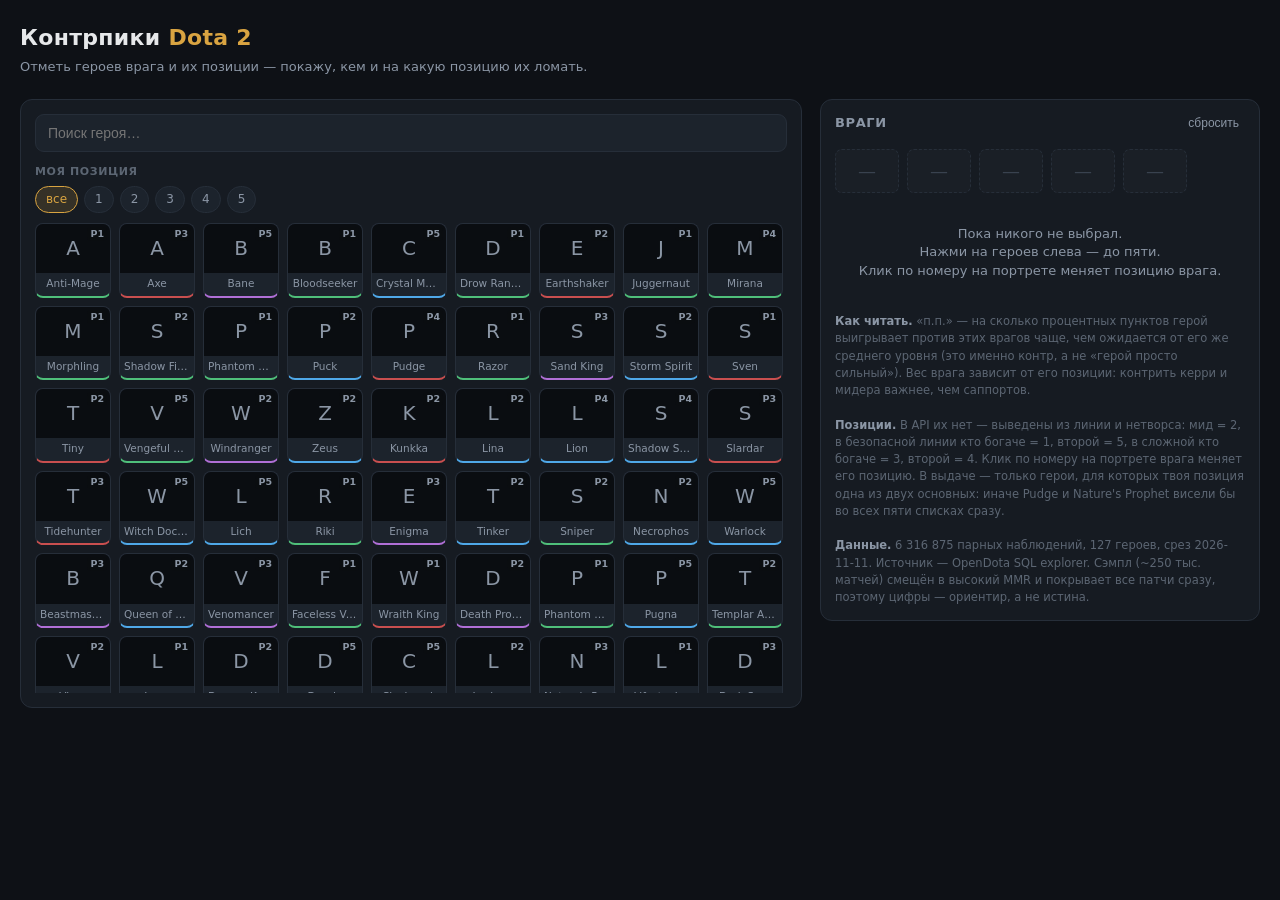
==== index.html @ e1d80e0b "Сайт контрпиков Dota 2" ====
<!doctype html>
<html lang="ru">
<head>
<meta charset="utf-8">
<meta name="viewport" content="width=device-width, initial-scale=1">
<title>Контрпики Dota 2</title>
<style>
  :root{
    --bg:#0e1116; --panel:#161b22; --panel2:#1c232c; --line:#262e39;
    --text:#e6e8ea; --dim:#8b96a5; --gold:#d9a441; --good:#4fbf7a; --bad:#e0575b;
  }
  *{box-sizing:border-box}
  html,body{margin:0;padding:0;background:var(--bg);color:var(--text);
    font:15px/1.45 "Segoe UI",system-ui,-apple-system,sans-serif}
  a{color:var(--gold)}
  header{padding:22px 20px 8px;max-width:1400px;margin:0 auto}
  h1{margin:0;font-size:22px;letter-spacing:.3px;font-weight:650}
  h1 span{color:var(--gold)}
  .sub{color:var(--dim);font-size:13px;margin-top:4px}
  main{max-width:1400px;margin:0 auto;padding:14px 20px 40px;
    display:grid;grid-template-columns:1fr 440px;gap:18px;align-items:start}
  @media (max-width:1050px){ main{grid-template-columns:1fr} }

  .card{background:var(--panel);border:1px solid var(--line);border-radius:12px}
  .pad{padding:14px}

  input[type=search]{width:100%;background:var(--panel2);border:1px solid var(--line);
    border-radius:9px;color:var(--text);padding:10px 12px;font-size:14px;outline:none}
  input[type=search]:focus{border-color:var(--gold)}

  .lbl{font-size:11px;text-transform:uppercase;letter-spacing:.6px;color:#5c6673;
    font-weight:600;margin:12px 0 6px}
  .chips{display:flex;flex-wrap:wrap;gap:6px}
  .chip{font-size:12px;padding:4px 10px;border-radius:999px;cursor:pointer;
    background:var(--panel2);border:1px solid var(--line);color:var(--dim);user-select:none;
    white-space:nowrap}
  .chip:hover{color:var(--text)}
  .chip.on{background:rgba(217,164,65,.16);border-color:var(--gold);color:var(--gold)}

  .grid{display:grid;grid-template-columns:repeat(auto-fill,minmax(76px,1fr));gap:8px;
    max-height:calc(100vh - 430px);min-height:240px;overflow:auto;padding-right:4px;margin-top:10px}
  .hero{position:relative;cursor:pointer;border-radius:8px;overflow:hidden;
    background:var(--panel2);border:1px solid var(--line);transition:transform .08s,border-color .08s}
  .hero:hover{transform:translateY(-2px);border-color:var(--gold)}
  .hero img{display:block;width:100%;aspect-ratio:1.5/1;object-fit:cover;background:#0a0d11}
  .hero .nm{font-size:10.5px;padding:3px 4px 4px;text-align:center;color:var(--dim);
    white-space:nowrap;overflow:hidden;text-overflow:ellipsis}
  .hero.picked{opacity:.25;pointer-events:none}
  .hero .fallback{display:none;width:100%;aspect-ratio:1.5/1;place-items:center;
    font-size:20px;color:var(--dim);background:#0a0d11}
  .hero .pbadge{position:absolute;top:3px;right:3px;background:rgba(10,13,17,.8);
    color:var(--dim);font-size:9.5px;font-weight:700;border-radius:4px;padding:0 3px;line-height:14px}
  .attr-str{border-bottom:2px solid #c94f4f} .attr-agi{border-bottom:2px solid #4fbf7a}
  .attr-int{border-bottom:2px solid #4fa8e8} .attr-all{border-bottom:2px solid #b06fd6}

  .slots{display:flex;gap:8px;flex-wrap:wrap;min-height:60px;align-items:center}
  .slot{width:64px;height:44px;border-radius:7px;border:1px dashed var(--line);
    background:rgba(255,255,255,.02);display:grid;place-items:center;color:#39424f;font-size:18px}
  .pick{position:relative;width:64px;cursor:pointer}
  .pick img{width:64px;height:44px;object-fit:cover;border-radius:7px;display:block;border:1px solid var(--line)}
  .pick .x{position:absolute;top:-6px;right:-6px;width:18px;height:18px;border-radius:50%;
    background:var(--bad);color:#fff;font-size:12px;line-height:18px;text-align:center;
    opacity:0;transition:opacity .1s}
  .pick:hover .x{opacity:1}
  .posbadge{position:absolute;left:3px;bottom:3px;background:rgba(10,13,17,.88);
    border:1px solid var(--gold);color:var(--gold);font-size:10px;font-weight:700;
    border-radius:5px;padding:0 4px;line-height:15px;cursor:pointer}
  .posbadge:hover{background:var(--gold);color:#111}

  .res{margin-top:6px;display:flex;flex-direction:column;gap:6px}
  .sect{margin-top:12px}
  .sect h3{font-size:11px;letter-spacing:.5px;color:#5c6673;text-transform:uppercase;
    margin:0 0 5px 2px;font-weight:600}
  .row{display:flex;gap:10px;align-items:center;background:var(--panel2);
    border:1px solid var(--line);border-radius:9px;padding:7px 9px}
  .row .ico{width:56px;height:38px;border-radius:6px;object-fit:cover;flex:none;background:#0a0d11}
  .row .body{flex:1;min-width:0}
  .row .top{display:flex;justify-content:space-between;gap:8px;align-items:baseline}
  .row .name{font-weight:600;font-size:14px;white-space:nowrap;overflow:hidden;text-overflow:ellipsis}
  .row .score{font-variant-numeric:tabular-nums;font-weight:700;color:var(--good);font-size:14px}
  .row .score.low{color:var(--dim)}
  .row .parts{display:flex;flex-wrap:wrap;gap:3px 8px;margin-top:2px}
  .part{font-size:11px;color:var(--dim);font-variant-numeric:tabular-nums}
  .part b{font-weight:600}
  .part.pos b{color:#5cc98a} .part.neg b{color:#d97074}
  .rel{font-size:10px;color:#5c6673;margin-top:2px}
  .rel i{font-style:normal;color:#7d8797}
  .empty{color:var(--dim);font-size:13px;padding:18px 2px;text-align:center}
  .note{font-size:11.5px;color:#5c6673;line-height:1.5;margin-top:14px}
  .note b{color:var(--dim)}
  .hdr{display:flex;justify-content:space-between;align-items:center;margin-bottom:8px}
  .hdr h2{font-size:13px;margin:0;color:var(--dim);font-weight:600;text-transform:uppercase;
    letter-spacing:.6px}
  .clear{font-size:12px;color:var(--dim);cursor:pointer;background:none;border:none}
  .clear:hover{color:var(--gold)}
  ::-webkit-scrollbar{width:9px} ::-webkit-scrollbar-thumb{background:#2b3540;border-radius:5px}
</style>
</head>
<body>

<header>
  <h1>Контрпики <span>Dota 2</span></h1>
  <div class="sub">Отметь героев врага и их позиции — покажу, кем и на какую позицию их ломать.</div>
</header>

<main>
  <section class="card pad">
    <input type="search" id="q" placeholder="Поиск героя…" autocomplete="off">
    <div class="lbl">Моя позиция</div>
    <div class="chips" id="mypos"></div>
    <div class="grid" id="grid"></div>
  </section>

  <aside class="card pad">
    <div class="hdr">
      <h2>Враги <span id="cnt" style="color:#39424f"></span></h2>
      <button class="clear" id="clear">сбросить</button>
    </div>
    <div class="slots" id="slots"></div>
    <div class="res" id="res"></div>
    <div class="note" id="note"></div>
  </aside>
</main>

<script src="data.js"></script>
<script>
(function(){
  const D = window.DOTA_DATA;
  const H = D.heroes, N = H.length;
  const CDN = "https://cdn.cloudflare.steamstatic.com/apps/dota2/images/dota_react/heroes/";
  const MAX = 5;
  const POSN = ["", "керри", "мид", "оффлейн", "софт-саппорт", "фулл-саппорт"];
  // насколько важно контрить врага на этой позиции (кор-позиции решают игру)
  const POS_W = [1.15, 1.15, 1.0, 0.9, 0.9];
  const MIN_POS = 10;   // % игр героя на позиции, чтобы вообще её показывать

  const byName = new Map(H.map((h, i) => [h.name.toLowerCase(), i]));
  let enemies = [];     // индексы героев
  let epos = [];        // позиция врага 1..5 (параллельно enemies)
  let myPos = 0;        // выбранная своя позиция (0 = все)

  const $ = id => document.getElementById(id);
  const img = i => CDN + H[i].slug + ".png";
  const topPos = i => {                       // любимая позиция героя
    const p = D.pos[i]; let best = 0;
    for (let k = 1; k < 5; k++) if (p[k] > p[best]) best = k;
    return best + 1;
  };
  const bestPosList = i => D.pos[i]
    .map((v, k) => ({ p: k + 1, v })).filter(x => x.v >= MIN_POS)
    .sort((a, b) => b.v - a.v);
  // две основные позиции героя: по ним и фильтруем выдачу, иначе герои
  // вроде Pudge или Nature's Prophet будут висеть во всех пяти списках
  const TOP2 = H.map((h, i) => bestPosList(i).slice(0, 2).map(x => x.p));
  const canPlay = (i, p) => TOP2[i].includes(p);

  // ---------- сетка героев ----------
  function renderGrid(){
    const q = $("q").value.trim().toLowerCase();
    const g = $("grid");
    g.innerHTML = "";
    const frag = document.createDocumentFragment();
    let shown = 0;
    H.forEach((h, i) => {
      if (q && !h.name.toLowerCase().includes(q)) return;
      if (myPos && !canPlay(i, myPos)) return;
      shown++;
      const el = document.createElement("div");
      el.className = "hero attr-" + (h.attr || "all") + (enemies.includes(i) ? " picked" : "");
      const bp = bestPosList(i).slice(0, 2)
        .map(x => "P" + x.p + " " + x.v + "%").join(" · ");
      el.title = h.name + " — " + bp;
      el.innerHTML =
        '<img loading="lazy" src="' + img(i) + '" alt="' + h.name + '"' +
        ' onerror="this.style.display=\'none\';this.nextElementSibling.style.display=\'grid\'">' +
        '<div class="fallback">' + h.name[0] + '</div>' +
        '<div class="pbadge">P' + topPos(i) + '</div>' +
        '<div class="nm">' + h.name + '</div>';
      el.onclick = () => addEnemy(i);
      frag.appendChild(el);
    });
    if (!shown){
      const e = document.createElement("div");
      e.className = "empty";
      e.style.gridColumn = "1/-1";
      e.textContent = "Никого не нашлось";
      frag.appendChild(e);
    }
    g.appendChild(frag);
  }

  function renderMyPos(){
    const box = $("mypos");
    box.innerHTML = "";
    const mk = (val, text, title) => {
      const c = document.createElement("div");
      c.className = "chip" + (myPos === val ? " on" : "");
      c.textContent = text;
      if (title) c.title = title;
      c.onclick = () => { myPos = val; renderAll(); };
      box.appendChild(c);
    };
    mk(0, "все", "Не фильтровать");
    for (let p = 1; p <= 5; p++) mk(p, String(p), "Позиция " + p + " — " + POSN[p]);
  }

  // ---------- выбранные враги ----------
  function renderSlots(){
    const box = $("slots");
    box.innerHTML = "";
    enemies.forEach((i, k) => {
      const el = document.createElement("div");
      el.className = "pick";
      el.title = "Убрать " + H[i].name;
      el.innerHTML = '<img src="' + img(i) + '"><div class="x">×</div>' +
        '<div class="posbadge" title="Позиция врага — клик, чтобы сменить">' + epos[k] + '</div>';
      el.querySelector("img").onclick = () => removeEnemy(k);
      el.querySelector(".posbadge").onclick = ev => {
        ev.stopPropagation();
        epos[k] = epos[k] % 5 + 1;   // 1→2→3→4→5→1
        renderAll();
      };
      box.appendChild(el);
    });
    for (let k = enemies.length; k < MAX; k++){
      const s = document.createElement("div");
      s.className = "slot";
      s.textContent = "—";
      box.appendChild(s);
    }
    $("cnt").textContent = enemies.length ? enemies.length + "/" + MAX : "";
  }

  function addEnemy(i){
    if (enemies.includes(i) || enemies.length >= MAX) return;
    enemies.push(i);
    epos.push(topPos(i));
    renderAll();
  }
  function removeEnemy(k){ enemies.splice(k, 1); epos.splice(k, 1); renderAll(); }

  // ---------- скоринг ----------
  // mu в логитах; при винрейте ~50% 1 логит ≈ 25 п.п.
  function score(ci){
    let s = 0, minGames = Infinity;
    const parts = [];
    for (let k = 0; k < enemies.length; k++){
      const e = enemies[k];
      const w = POS_W[epos[k] - 1];
      const v = D.mu[ci][e] * 25 * w;
      s += v;
      minGames = Math.min(minGames, D.games[ci][e]);
      parts.push({ e, v, raw: D.mu[ci][e] * 25, pos: epos[k] });
    }
    return { s, parts, minGames };
  }

  function rowEl(r){
    const h = H[r.c];
    const rel = r.minGames >= 500 ? "надёжно"
              : r.minGames >= 200 ? "средне"
              : "мало данных (" + r.minGames + " игр)";
    const el = document.createElement("div");
    el.className = "row";
    const parts = r.parts.slice().sort((a, b) => b.v - a.v)
      .map(p => '<span class="part ' + (p.v >= 0 ? "pos" : "neg") + '">' +
                H[p.e].name.slice(0, 11) + ' <b>' + (p.v >= 0 ? "+" : "") +
                p.v.toFixed(1) + '</b></span>').join("");
    const mine = bestPosList(r.c).slice(0, 2)
      .map(x => "P" + x.p + " " + x.v + "%").join(" · ");
    el.innerHTML =
      '<img class="ico" loading="lazy" src="' + img(r.c) + '" alt="">' +
      '<div class="body">' +
        '<div class="top"><span class="name">' + h.name + '</span>' +
        '<span class="score' + (r.s < 0 ? " low" : "") + '">' +
          (r.s >= 0 ? "+" : "") + r.s.toFixed(1) + ' п.п.</span></div>' +
        '<div class="parts">' + parts + '</div>' +
        '<div class="rel">играется: <i>' + mine + '</i> · ' + rel + '</div>' +
      '</div>';
    return el;
  }

  function resultsFor(pos){
    const rows = [];
    for (let c = 0; c < N; c++){
      if (enemies.includes(c)) continue;
      if (pos && !canPlay(c, pos)) continue;
      rows.push(Object.assign({ c }, score(c)));
    }
    rows.sort((a, b) => b.s - a.s);
    return rows;
  }

  function renderResults(){
    const res = $("res");
    res.innerHTML = "";
    if (!enemies.length){
      res.innerHTML = '<div class="empty">Пока никого не выбрал.<br>' +
        'Нажми на героев слева — до пяти.<br>' +
        'Клик по номеру на портрете меняет позицию врага.</div>';
      return;
    }

    if (myPos){
      const sect = document.createElement("div");
      sect.className = "sect";
      sect.innerHTML = '<h3>Позиция ' + myPos + ' — ' + POSN[myPos] + '</h3>';
      resultsFor(myPos).slice(0, 10).forEach(r => sect.appendChild(rowEl(r)));
      res.appendChild(sect);
      return;
    }

    // без выбранной позиции — по всем пяти, по три кандидата
    for (let p = 1; p <= 5; p++){
      const rows = resultsFor(p).slice(0, 3);
      if (!rows.length) continue;
      const sect = document.createElement("div");
      sect.className = "sect";
      sect.innerHTML = '<h3>Позиция ' + p + ' — ' + POSN[p] + '</h3>';
      rows.forEach(r => sect.appendChild(rowEl(r)));
      res.appendChild(sect);
    }
  }

  function renderNote(){
    const m = D.meta;
    $("note").innerHTML =
      '<b>Как читать.</b> «п.п.» — на сколько процентных пунктов герой выигрывает ' +
      'против этих врагов чаще, чем ожидается от его же среднего уровня (это именно ' +
      'контр, а не «герой просто сильный»). Вес врага зависит от его позиции: контрить ' +
      'керри и мидера важнее, чем саппортов.<br><br>' +
      '<b>Позиции.</b> В API их нет — выведены из линии и нетворса: мид = 2, в безопасной ' +
      'линии кто богаче = 1, второй = 5, в сложной кто богаче = 3, второй = 4. ' +
      'Клик по номеру на портрете врага меняет его позицию. В выдаче — только герои, ' +
      'для которых твоя позиция одна из двух основных: иначе Pudge и Nature\'s Prophet ' +
      'висели бы во всех пяти списках сразу.<br><br>' +
      '<b>Данные.</b> ' + m.observations.toLocaleString("ru-RU") + ' парных наблюдений, ' +
      m.heroes + ' героев, срез ' + m.built + '. Источник — ' + m.source + '. ' +
      'Сэмпл (~250 тыс. матчей) смещён в высокий MMR и покрывает все патчи сразу, ' +
      'поэтому цифры — ориентир, а не истина.';
  }

  function renderAll(){ renderGrid(); renderSlots(); renderResults(); writeHash(); }

  // ---------- ссылка на драфт (#Axe:3,Sniper:1) ----------
  function readHash(){
    if (!location.hash || location.hash.length < 2) return;
    try {
      decodeURIComponent(location.hash.slice(1)).split(",").forEach(chunk => {
        const bits = chunk.trim().split(":");
        const i = byName.get(bits[0].toLowerCase());
        if (typeof i !== "number" || enemies.includes(i) || enemies.length >= MAX) return;
        let p = parseInt(bits[1], 10);
        if (!(p >= 1 && p <= 5)) p = topPos(i);
        enemies.push(i); epos.push(p);
      });
    } catch (e) { /* битая ссылка — просто игнорируем */ }
  }
  function writeHash(){
    try {
      const h = enemies.map((i, k) => H[i].name + ":" + epos[k]).join(",");
      history.replaceState(null, "", h ? "#" + encodeURIComponent(h) : location.href.split("#")[0]);
    } catch (e) { /* file:// — не критично */ }
  }

  // ---------- клавиатура ----------
  document.addEventListener("keydown", e => {
    if (e.key === "Escape"){ enemies = []; epos = []; renderAll(); }
    if (e.key === "Backspace" && document.activeElement !== $("q") && enemies.length){
      enemies.pop(); epos.pop(); renderAll();
    }
  });
  $("clear").onclick = () => { enemies = []; epos = []; renderAll(); };
  $("q").oninput = renderGrid;

  renderMyPos();
  renderNote();
  readHash();
  renderAll();
})();
</script>
</body>
</html>
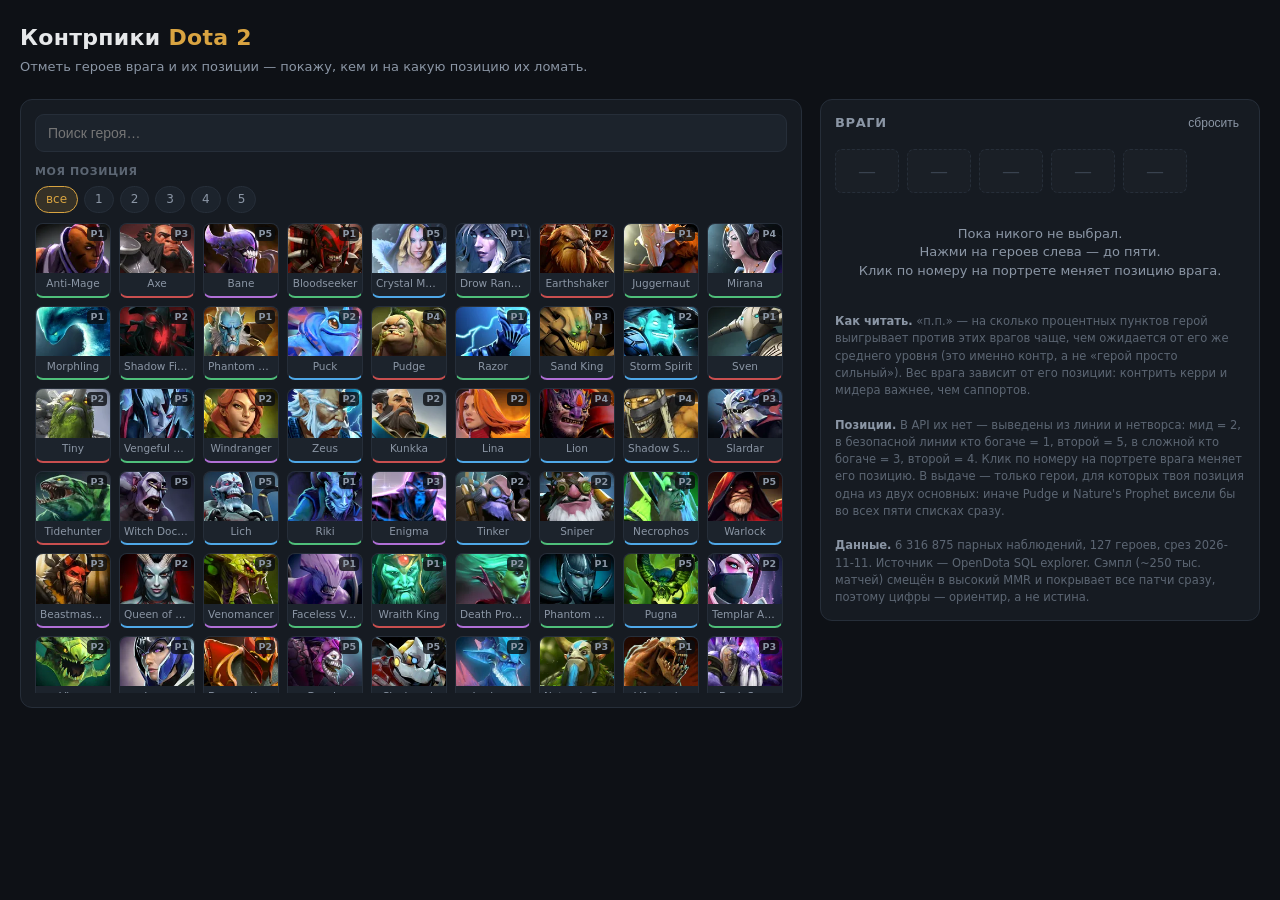
==== commit 549794bf: "Иконки героев перенесены в репозиторий (WebP, офлайн-режим)" ====
--- a/index.html
+++ b/index.html
@@ -127,7 +127,7 @@
 (function(){
   const D = window.DOTA_DATA;
   const H = D.heroes, N = H.length;
-  const CDN = "https://cdn.cloudflare.steamstatic.com/apps/dota2/images/dota_react/heroes/";
+  const CDN = "img/";   // иконки лежат рядом с сайтом, без внешних CDN
   const MAX = 5;
   const POSN = ["", "керри", "мид", "оффлейн", "софт-саппорт", "фулл-саппорт"];
   // насколько важно контрить врага на этой позиции (кор-позиции решают игру)
@@ -140,7 +140,7 @@
   let myPos = 0;        // выбранная своя позиция (0 = все)
 
   const $ = id => document.getElementById(id);
-  const img = i => CDN + H[i].slug + ".png";
+  const img = i => CDN + H[i].slug + ".webp";
   const topPos = i => {                       // любимая позиция героя
     const p = D.pos[i]; let best = 0;
     for (let k = 1; k < 5; k++) if (p[k] > p[best]) best = k;
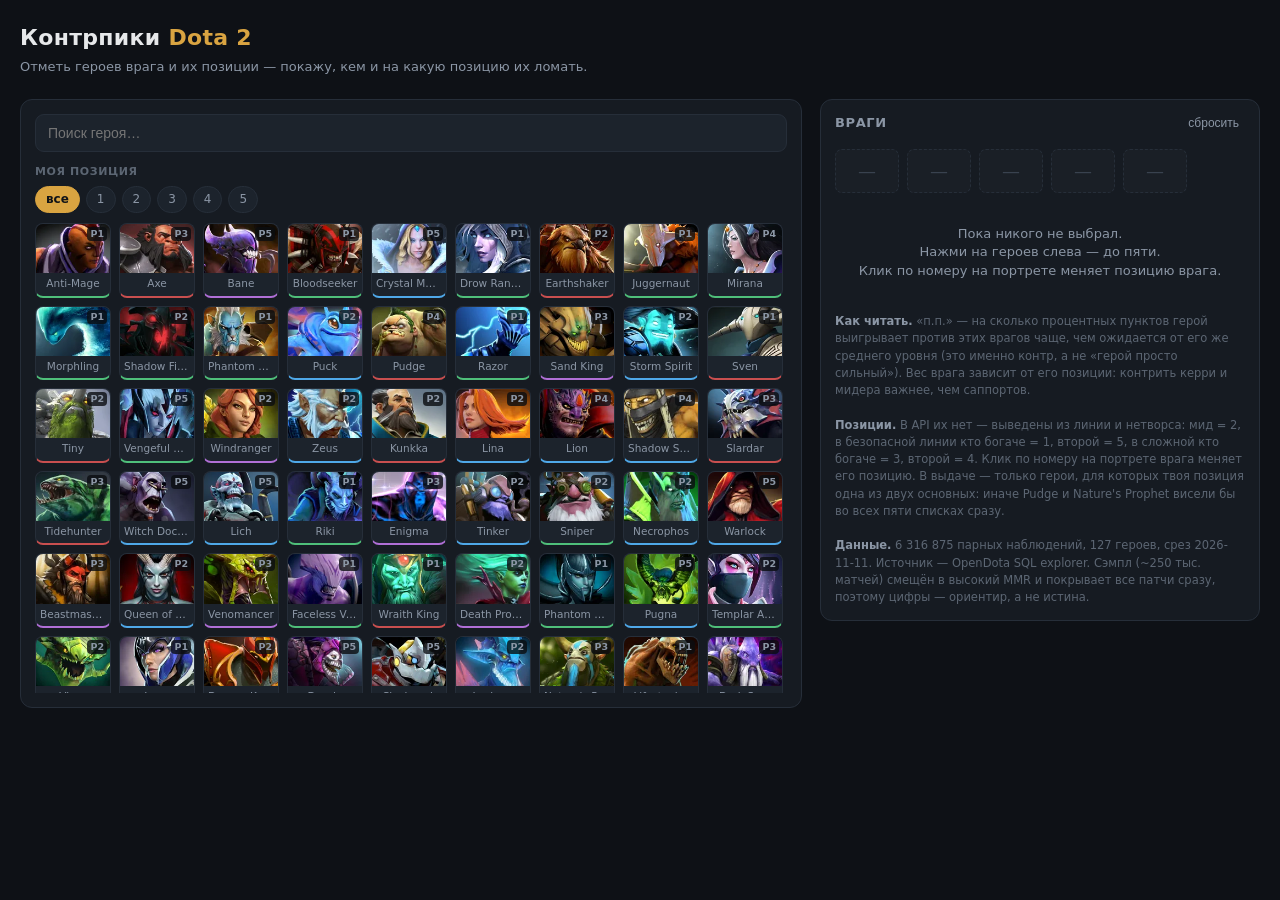
==== commit 2fa63c45: "Подсветка выбранной позиции обновляется при клике" ====
--- a/index.html
+++ b/index.html
@@ -35,7 +35,8 @@
     background:var(--panel2);border:1px solid var(--line);color:var(--dim);user-select:none;
     white-space:nowrap}
   .chip:hover{color:var(--text)}
-  .chip.on{background:rgba(217,164,65,.16);border-color:var(--gold);color:var(--gold)}
+  .chip.on{background:var(--gold);border-color:var(--gold);color:#101317;font-weight:700}
+  .chip.on:hover{color:#101317}
 
   .grid{display:grid;grid-template-columns:repeat(auto-fill,minmax(76px,1fr));gap:8px;
     max-height:calc(100vh - 430px);min-height:240px;overflow:auto;padding-right:4px;margin-top:10px}
@@ -340,7 +341,7 @@
       'поэтому цифры — ориентир, а не истина.';
   }
 
-  function renderAll(){ renderGrid(); renderSlots(); renderResults(); writeHash(); }
+  function renderAll(){ renderMyPos(); renderGrid(); renderSlots(); renderResults(); writeHash(); }
 
   // ---------- ссылка на драфт (#Axe:3,Sniper:1) ----------
   function readHash(){
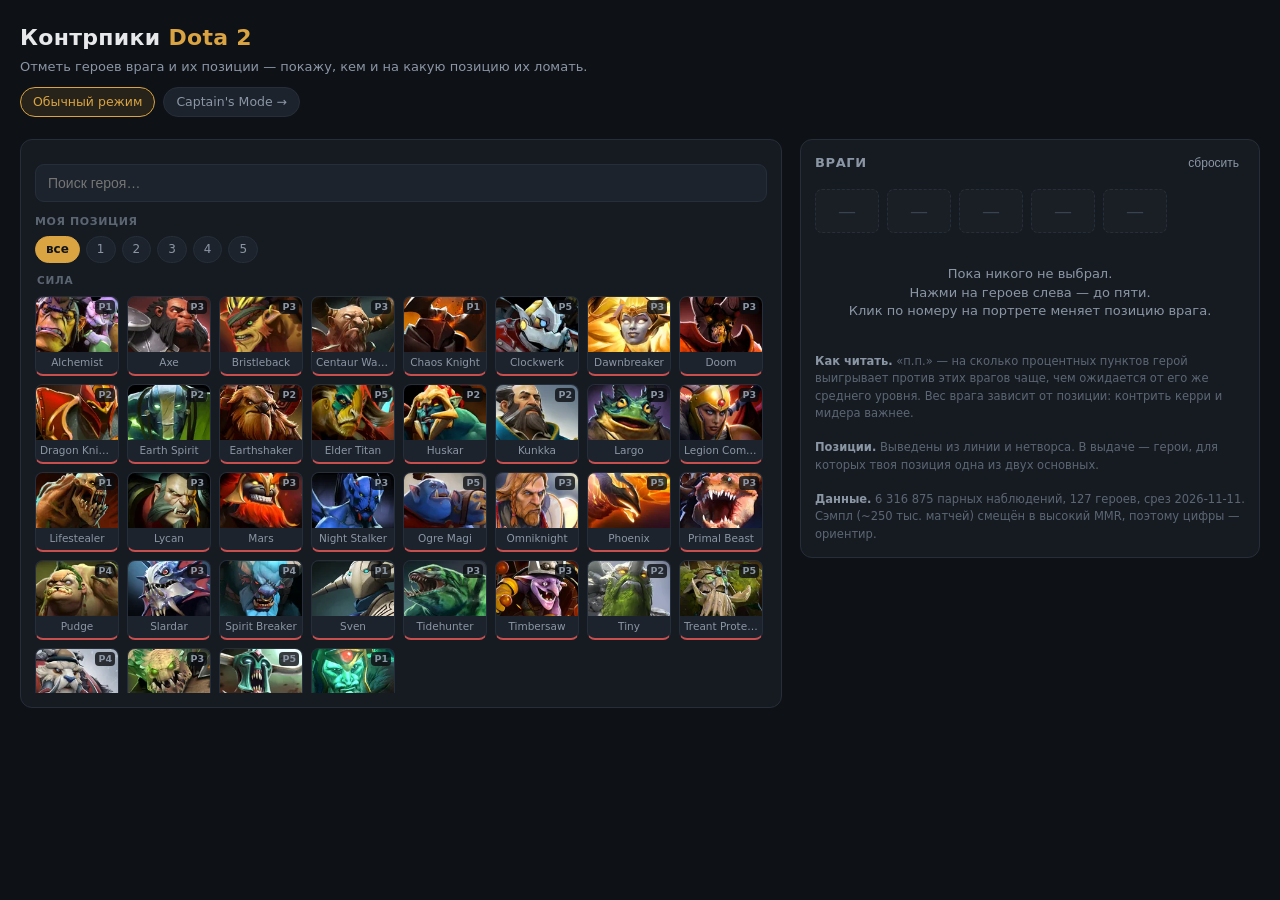
==== commit 1a608daa: "Captain's Mode отдельной страницей, сортировка героев по атрибуту" ====
--- a/index.html
+++ b/index.html
@@ -4,104 +4,17 @@
 <meta charset="utf-8">
 <meta name="viewport" content="width=device-width, initial-scale=1">
 <title>Контрпики Dota 2</title>
-<style>
-  :root{
-    --bg:#0e1116; --panel:#161b22; --panel2:#1c232c; --line:#262e39;
-    --text:#e6e8ea; --dim:#8b96a5; --gold:#d9a441; --good:#4fbf7a; --bad:#e0575b;
-  }
-  *{box-sizing:border-box}
-  html,body{margin:0;padding:0;background:var(--bg);color:var(--text);
-    font:15px/1.45 "Segoe UI",system-ui,-apple-system,sans-serif}
-  a{color:var(--gold)}
-  header{padding:22px 20px 8px;max-width:1400px;margin:0 auto}
-  h1{margin:0;font-size:22px;letter-spacing:.3px;font-weight:650}
-  h1 span{color:var(--gold)}
-  .sub{color:var(--dim);font-size:13px;margin-top:4px}
-  main{max-width:1400px;margin:0 auto;padding:14px 20px 40px;
-    display:grid;grid-template-columns:1fr 440px;gap:18px;align-items:start}
-  @media (max-width:1050px){ main{grid-template-columns:1fr} }
-
-  .card{background:var(--panel);border:1px solid var(--line);border-radius:12px}
-  .pad{padding:14px}
-
-  input[type=search]{width:100%;background:var(--panel2);border:1px solid var(--line);
-    border-radius:9px;color:var(--text);padding:10px 12px;font-size:14px;outline:none}
-  input[type=search]:focus{border-color:var(--gold)}
-
-  .lbl{font-size:11px;text-transform:uppercase;letter-spacing:.6px;color:#5c6673;
-    font-weight:600;margin:12px 0 6px}
-  .chips{display:flex;flex-wrap:wrap;gap:6px}
-  .chip{font-size:12px;padding:4px 10px;border-radius:999px;cursor:pointer;
-    background:var(--panel2);border:1px solid var(--line);color:var(--dim);user-select:none;
-    white-space:nowrap}
-  .chip:hover{color:var(--text)}
-  .chip.on{background:var(--gold);border-color:var(--gold);color:#101317;font-weight:700}
-  .chip.on:hover{color:#101317}
-
-  .grid{display:grid;grid-template-columns:repeat(auto-fill,minmax(76px,1fr));gap:8px;
-    max-height:calc(100vh - 430px);min-height:240px;overflow:auto;padding-right:4px;margin-top:10px}
-  .hero{position:relative;cursor:pointer;border-radius:8px;overflow:hidden;
-    background:var(--panel2);border:1px solid var(--line);transition:transform .08s,border-color .08s}
-  .hero:hover{transform:translateY(-2px);border-color:var(--gold)}
-  .hero img{display:block;width:100%;aspect-ratio:1.5/1;object-fit:cover;background:#0a0d11}
-  .hero .nm{font-size:10.5px;padding:3px 4px 4px;text-align:center;color:var(--dim);
-    white-space:nowrap;overflow:hidden;text-overflow:ellipsis}
-  .hero.picked{opacity:.25;pointer-events:none}
-  .hero .fallback{display:none;width:100%;aspect-ratio:1.5/1;place-items:center;
-    font-size:20px;color:var(--dim);background:#0a0d11}
-  .hero .pbadge{position:absolute;top:3px;right:3px;background:rgba(10,13,17,.8);
-    color:var(--dim);font-size:9.5px;font-weight:700;border-radius:4px;padding:0 3px;line-height:14px}
-  .attr-str{border-bottom:2px solid #c94f4f} .attr-agi{border-bottom:2px solid #4fbf7a}
-  .attr-int{border-bottom:2px solid #4fa8e8} .attr-all{border-bottom:2px solid #b06fd6}
-
-  .slots{display:flex;gap:8px;flex-wrap:wrap;min-height:60px;align-items:center}
-  .slot{width:64px;height:44px;border-radius:7px;border:1px dashed var(--line);
-    background:rgba(255,255,255,.02);display:grid;place-items:center;color:#39424f;font-size:18px}
-  .pick{position:relative;width:64px;cursor:pointer}
-  .pick img{width:64px;height:44px;object-fit:cover;border-radius:7px;display:block;border:1px solid var(--line)}
-  .pick .x{position:absolute;top:-6px;right:-6px;width:18px;height:18px;border-radius:50%;
-    background:var(--bad);color:#fff;font-size:12px;line-height:18px;text-align:center;
-    opacity:0;transition:opacity .1s}
-  .pick:hover .x{opacity:1}
-  .posbadge{position:absolute;left:3px;bottom:3px;background:rgba(10,13,17,.88);
-    border:1px solid var(--gold);color:var(--gold);font-size:10px;font-weight:700;
-    border-radius:5px;padding:0 4px;line-height:15px;cursor:pointer}
-  .posbadge:hover{background:var(--gold);color:#111}
-
-  .res{margin-top:6px;display:flex;flex-direction:column;gap:6px}
-  .sect{margin-top:12px}
-  .sect h3{font-size:11px;letter-spacing:.5px;color:#5c6673;text-transform:uppercase;
-    margin:0 0 5px 2px;font-weight:600}
-  .row{display:flex;gap:10px;align-items:center;background:var(--panel2);
-    border:1px solid var(--line);border-radius:9px;padding:7px 9px}
-  .row .ico{width:56px;height:38px;border-radius:6px;object-fit:cover;flex:none;background:#0a0d11}
-  .row .body{flex:1;min-width:0}
-  .row .top{display:flex;justify-content:space-between;gap:8px;align-items:baseline}
-  .row .name{font-weight:600;font-size:14px;white-space:nowrap;overflow:hidden;text-overflow:ellipsis}
-  .row .score{font-variant-numeric:tabular-nums;font-weight:700;color:var(--good);font-size:14px}
-  .row .score.low{color:var(--dim)}
-  .row .parts{display:flex;flex-wrap:wrap;gap:3px 8px;margin-top:2px}
-  .part{font-size:11px;color:var(--dim);font-variant-numeric:tabular-nums}
-  .part b{font-weight:600}
-  .part.pos b{color:#5cc98a} .part.neg b{color:#d97074}
-  .rel{font-size:10px;color:#5c6673;margin-top:2px}
-  .rel i{font-style:normal;color:#7d8797}
-  .empty{color:var(--dim);font-size:13px;padding:18px 2px;text-align:center}
-  .note{font-size:11.5px;color:#5c6673;line-height:1.5;margin-top:14px}
-  .note b{color:var(--dim)}
-  .hdr{display:flex;justify-content:space-between;align-items:center;margin-bottom:8px}
-  .hdr h2{font-size:13px;margin:0;color:var(--dim);font-weight:600;text-transform:uppercase;
-    letter-spacing:.6px}
-  .clear{font-size:12px;color:var(--dim);cursor:pointer;background:none;border:none}
-  .clear:hover{color:var(--gold)}
-  ::-webkit-scrollbar{width:9px} ::-webkit-scrollbar-thumb{background:#2b3540;border-radius:5px}
-</style>
+<link rel="stylesheet" href="app.css">
 </head>
 <body>
 
 <header>
   <h1>Контрпики <span>Dota 2</span></h1>
   <div class="sub">Отметь героев врага и их позиции — покажу, кем и на какую позицию их ломать.</div>
+  <div class="nav">
+    <a class="active" href="index.html">Обычный режим</a>
+    <a href="cm.html">Captain's Mode →</a>
+  </div>
 </header>
 
 <main>
@@ -124,71 +37,19 @@
 </main>
 
 <script src="data.js"></script>
+<script src="app.js"></script>
 <script>
 (function(){
-  const D = window.DOTA_DATA;
-  const H = D.heroes, N = H.length;
-  const CDN = "img/";   // иконки лежат рядом с сайтом, без внешних CDN
+  "use strict";
+  const A = window.DOTA, H = A.H, N = A.N, POSN = A.POSN;
   const MAX = 5;
-  const POSN = ["", "керри", "мид", "оффлейн", "софт-саппорт", "фулл-саппорт"];
-  // насколько важно контрить врага на этой позиции (кор-позиции решают игру)
-  const POS_W = [1.15, 1.15, 1.0, 0.9, 0.9];
-  const MIN_POS = 10;   // % игр героя на позиции, чтобы вообще её показывать
-
-  const byName = new Map(H.map((h, i) => [h.name.toLowerCase(), i]));
-  let enemies = [];     // индексы героев
-  let epos = [];        // позиция врага 1..5 (параллельно enemies)
-  let myPos = 0;        // выбранная своя позиция (0 = все)
+
+  let enemies = [];   // индексы героев
+  let epos = [];      // их позиции 1..5
+  let myPos = 0;      // своя позиция (0 = все)
 
   const $ = id => document.getElementById(id);
-  const img = i => CDN + H[i].slug + ".webp";
-  const topPos = i => {                       // любимая позиция героя
-    const p = D.pos[i]; let best = 0;
-    for (let k = 1; k < 5; k++) if (p[k] > p[best]) best = k;
-    return best + 1;
-  };
-  const bestPosList = i => D.pos[i]
-    .map((v, k) => ({ p: k + 1, v })).filter(x => x.v >= MIN_POS)
-    .sort((a, b) => b.v - a.v);
-  // две основные позиции героя: по ним и фильтруем выдачу, иначе герои
-  // вроде Pudge или Nature's Prophet будут висеть во всех пяти списках
-  const TOP2 = H.map((h, i) => bestPosList(i).slice(0, 2).map(x => x.p));
-  const canPlay = (i, p) => TOP2[i].includes(p);
-
-  // ---------- сетка героев ----------
-  function renderGrid(){
-    const q = $("q").value.trim().toLowerCase();
-    const g = $("grid");
-    g.innerHTML = "";
-    const frag = document.createDocumentFragment();
-    let shown = 0;
-    H.forEach((h, i) => {
-      if (q && !h.name.toLowerCase().includes(q)) return;
-      if (myPos && !canPlay(i, myPos)) return;
-      shown++;
-      const el = document.createElement("div");
-      el.className = "hero attr-" + (h.attr || "all") + (enemies.includes(i) ? " picked" : "");
-      const bp = bestPosList(i).slice(0, 2)
-        .map(x => "P" + x.p + " " + x.v + "%").join(" · ");
-      el.title = h.name + " — " + bp;
-      el.innerHTML =
-        '<img loading="lazy" src="' + img(i) + '" alt="' + h.name + '"' +
-        ' onerror="this.style.display=\'none\';this.nextElementSibling.style.display=\'grid\'">' +
-        '<div class="fallback">' + h.name[0] + '</div>' +
-        '<div class="pbadge">P' + topPos(i) + '</div>' +
-        '<div class="nm">' + h.name + '</div>';
-      el.onclick = () => addEnemy(i);
-      frag.appendChild(el);
-    });
-    if (!shown){
-      const e = document.createElement("div");
-      e.className = "empty";
-      e.style.gridColumn = "1/-1";
-      e.textContent = "Никого не нашлось";
-      frag.appendChild(e);
-    }
-    g.appendChild(frag);
-  }
+  const takenSet = () => new Set(enemies);
 
   function renderMyPos(){
     const box = $("mypos");
@@ -205,7 +66,13 @@
     for (let p = 1; p <= 5; p++) mk(p, String(p), "Позиция " + p + " — " + POSN[p]);
   }
 
-  // ---------- выбранные враги ----------
+  function renderGrid(){
+    A.grid($("grid"), {
+      q: $("q").value, pos: myPos, taken: takenSet(),
+      onPick: addEnemy
+    });
+  }
+
   function renderSlots(){
     const box = $("slots");
     box.innerHTML = "";
@@ -213,12 +80,12 @@
       const el = document.createElement("div");
       el.className = "pick";
       el.title = "Убрать " + H[i].name;
-      el.innerHTML = '<img src="' + img(i) + '"><div class="x">×</div>' +
+      el.innerHTML = '<img src="' + A.img(i) + '"><div class="x">×</div>' +
         '<div class="posbadge" title="Позиция врага — клик, чтобы сменить">' + epos[k] + '</div>';
       el.querySelector("img").onclick = () => removeEnemy(k);
       el.querySelector(".posbadge").onclick = ev => {
         ev.stopPropagation();
-        epos[k] = epos[k] % 5 + 1;   // 1→2→3→4→5→1
+        epos[k] = epos[k] % 5 + 1;
         renderAll();
       };
       box.appendChild(el);
@@ -235,58 +102,18 @@
   function addEnemy(i){
     if (enemies.includes(i) || enemies.length >= MAX) return;
     enemies.push(i);
-    epos.push(topPos(i));
+    epos.push(A.topPos(i));
     renderAll();
   }
   function removeEnemy(k){ enemies.splice(k, 1); epos.splice(k, 1); renderAll(); }
 
-  // ---------- скоринг ----------
-  // mu в логитах; при винрейте ~50% 1 логит ≈ 25 п.п.
-  function score(ci){
-    let s = 0, minGames = Infinity;
-    const parts = [];
-    for (let k = 0; k < enemies.length; k++){
-      const e = enemies[k];
-      const w = POS_W[epos[k] - 1];
-      const v = D.mu[ci][e] * 25 * w;
-      s += v;
-      minGames = Math.min(minGames, D.games[ci][e]);
-      parts.push({ e, v, raw: D.mu[ci][e] * 25, pos: epos[k] });
-    }
-    return { s, parts, minGames };
-  }
-
-  function rowEl(r){
-    const h = H[r.c];
-    const rel = r.minGames >= 500 ? "надёжно"
-              : r.minGames >= 200 ? "средне"
-              : "мало данных (" + r.minGames + " игр)";
-    const el = document.createElement("div");
-    el.className = "row";
-    const parts = r.parts.slice().sort((a, b) => b.v - a.v)
-      .map(p => '<span class="part ' + (p.v >= 0 ? "pos" : "neg") + '">' +
-                H[p.e].name.slice(0, 11) + ' <b>' + (p.v >= 0 ? "+" : "") +
-                p.v.toFixed(1) + '</b></span>').join("");
-    const mine = bestPosList(r.c).slice(0, 2)
-      .map(x => "P" + x.p + " " + x.v + "%").join(" · ");
-    el.innerHTML =
-      '<img class="ico" loading="lazy" src="' + img(r.c) + '" alt="">' +
-      '<div class="body">' +
-        '<div class="top"><span class="name">' + h.name + '</span>' +
-        '<span class="score' + (r.s < 0 ? " low" : "") + '">' +
-          (r.s >= 0 ? "+" : "") + r.s.toFixed(1) + ' п.п.</span></div>' +
-        '<div class="parts">' + parts + '</div>' +
-        '<div class="rel">играется: <i>' + mine + '</i> · ' + rel + '</div>' +
-      '</div>';
-    return el;
-  }
-
   function resultsFor(pos){
+    const taken = takenSet();
     const rows = [];
     for (let c = 0; c < N; c++){
-      if (enemies.includes(c)) continue;
-      if (pos && !canPlay(c, pos)) continue;
-      rows.push(Object.assign({ c }, score(c)));
+      if (taken.has(c)) continue;
+      if (pos && !A.canPlay(c, pos)) continue;
+      rows.push(A.score(c, enemies, epos));
     }
     rows.sort((a, b) => b.s - a.s);
     return rows;
@@ -301,62 +128,62 @@
         'Клик по номеру на портрете меняет позицию врага.</div>';
       return;
     }
-
     if (myPos){
       const sect = document.createElement("div");
       sect.className = "sect";
       sect.innerHTML = '<h3>Позиция ' + myPos + ' — ' + POSN[myPos] + '</h3>';
-      resultsFor(myPos).slice(0, 10).forEach(r => sect.appendChild(rowEl(r)));
+      resultsFor(myPos).slice(0, 10).forEach(r => sect.appendChild(A.rowEl(r)));
       res.appendChild(sect);
       return;
     }
-
-    // без выбранной позиции — по всем пяти, по три кандидата
     for (let p = 1; p <= 5; p++){
       const rows = resultsFor(p).slice(0, 3);
       if (!rows.length) continue;
       const sect = document.createElement("div");
       sect.className = "sect";
       sect.innerHTML = '<h3>Позиция ' + p + ' — ' + POSN[p] + '</h3>';
-      rows.forEach(r => sect.appendChild(rowEl(r)));
+      rows.forEach(r => sect.appendChild(A.rowEl(r)));
       res.appendChild(sect);
     }
   }
 
   function renderNote(){
-    const m = D.meta;
+    const m = A.D.meta;
     $("note").innerHTML =
       '<b>Как читать.</b> «п.п.» — на сколько процентных пунктов герой выигрывает ' +
-      'против этих врагов чаще, чем ожидается от его же среднего уровня (это именно ' +
-      'контр, а не «герой просто сильный»). Вес врага зависит от его позиции: контрить ' +
-      'керри и мидера важнее, чем саппортов.<br><br>' +
-      '<b>Позиции.</b> В API их нет — выведены из линии и нетворса: мид = 2, в безопасной ' +
-      'линии кто богаче = 1, второй = 5, в сложной кто богаче = 3, второй = 4. ' +
-      'Клик по номеру на портрете врага меняет его позицию. В выдаче — только герои, ' +
-      'для которых твоя позиция одна из двух основных: иначе Pudge и Nature\'s Prophet ' +
-      'висели бы во всех пяти списках сразу.<br><br>' +
+      'против этих врагов чаще, чем ожидается от его же среднего уровня. Вес врага ' +
+      'зависит от позиции: контрить керри и мидера важнее.<br><br>' +
+      '<b>Позиции.</b> Выведены из линии и нетворса. В выдаче — герои, для которых ' +
+      'твоя позиция одна из двух основных.<br><br>' +
       '<b>Данные.</b> ' + m.observations.toLocaleString("ru-RU") + ' парных наблюдений, ' +
-      m.heroes + ' героев, срез ' + m.built + '. Источник — ' + m.source + '. ' +
-      'Сэмпл (~250 тыс. матчей) смещён в высокий MMR и покрывает все патчи сразу, ' +
-      'поэтому цифры — ориентир, а не истина.';
-  }
-
-  function renderAll(){ renderMyPos(); renderGrid(); renderSlots(); renderResults(); writeHash(); }
-
-  // ---------- ссылка на драфт (#Axe:3,Sniper:1) ----------
+      m.heroes + ' героев, срез ' + m.built + '. Сэмпл (~250 тыс. матчей) смещён в ' +
+      'высокий MMR, поэтому цифры — ориентир.';
+  }
+
+  function renderAll(){
+    renderMyPos();
+    renderGrid();
+    renderSlots();
+    renderResults();
+    renderNote();
+    writeHash();
+  }
+
   function readHash(){
-    if (!location.hash || location.hash.length < 2) return;
+    const raw = location.hash.slice(1);
+    if (!raw) return;
     try {
-      decodeURIComponent(location.hash.slice(1)).split(",").forEach(chunk => {
+      decodeURIComponent(raw).split(",").forEach(chunk => {
         const bits = chunk.trim().split(":");
-        const i = byName.get(bits[0].toLowerCase());
+        const i = A.byName.get(bits[0].toLowerCase());
         if (typeof i !== "number" || enemies.includes(i) || enemies.length >= MAX) return;
         let p = parseInt(bits[1], 10);
-        if (!(p >= 1 && p <= 5)) p = topPos(i);
+        if (!(p >= 1 && p <= 5)) p = A.topPos(i);
         enemies.push(i); epos.push(p);
       });
-    } catch (e) { /* битая ссылка — просто игнорируем */ }
-  }
+    } catch (e) { /* битая ссылка — игнорируем */ }
+  }
+
   function writeHash(){
     try {
       const h = enemies.map((i, k) => H[i].name + ":" + epos[k]).join(",");
@@ -364,7 +191,6 @@
     } catch (e) { /* file:// — не критично */ }
   }
 
-  // ---------- клавиатура ----------
   document.addEventListener("keydown", e => {
     if (e.key === "Escape"){ enemies = []; epos = []; renderAll(); }
     if (e.key === "Backspace" && document.activeElement !== $("q") && enemies.length){
@@ -374,8 +200,6 @@
   $("clear").onclick = () => { enemies = []; epos = []; renderAll(); };
   $("q").oninput = renderGrid;
 
-  renderMyPos();
-  renderNote();
   readHash();
   renderAll();
 })();
--- a/app.css
+++ b/app.css
@@ -0,0 +1,134 @@
+:root{
+  --bg:#0e1116; --panel:#161b22; --panel2:#1c232c; --line:#262e39;
+  --text:#e6e8ea; --dim:#8b96a5; --gold:#d9a441; --good:#4fbf7a; --bad:#e0575b;
+  --rad:#4fbf7a; --dir:#e0575b;
+}
+*{box-sizing:border-box}
+html,body{margin:0;padding:0;background:var(--bg);color:var(--text);
+  font:15px/1.45 "Segoe UI",system-ui,-apple-system,sans-serif}
+a{color:var(--gold)}
+header{padding:22px 20px 8px;max-width:1400px;margin:0 auto}
+h1{margin:0;font-size:22px;letter-spacing:.3px;font-weight:650}
+h1 span{color:var(--gold)}
+.sub{color:var(--dim);font-size:13px;margin-top:4px}
+.nav{margin-top:10px;display:flex;gap:8px;flex-wrap:wrap}
+.nav a{font-size:12.5px;text-decoration:none;padding:5px 12px;border-radius:999px;
+  border:1px solid var(--line);background:var(--panel2);color:var(--dim)}
+.nav a:hover{color:var(--gold);border-color:var(--gold)}
+.nav a.active{color:var(--gold);border-color:var(--gold);background:rgba(217,164,65,.12)}
+
+main{max-width:1400px;margin:0 auto;padding:14px 20px 40px;
+  display:grid;grid-template-columns:1fr 460px;gap:18px;align-items:start}
+@media (max-width:1050px){ main{grid-template-columns:1fr} }
+
+.card{background:var(--panel);border:1px solid var(--line);border-radius:12px}
+.pad{padding:14px}
+
+input[type=search]{width:100%;background:var(--panel2);border:1px solid var(--line);
+  border-radius:9px;color:var(--text);padding:10px 12px;font-size:14px;outline:none;margin-top:10px}
+input[type=search]:focus{border-color:var(--gold)}
+
+.lbl{font-size:11px;text-transform:uppercase;letter-spacing:.6px;color:#5c6673;
+  font-weight:600;margin:12px 0 6px}
+.chips{display:flex;flex-wrap:wrap;gap:6px;align-items:center}
+.chip{font-size:12px;padding:4px 10px;border-radius:999px;cursor:pointer;
+  background:var(--panel2);border:1px solid var(--line);color:var(--dim);user-select:none;
+  white-space:nowrap}
+.chip:hover{color:var(--text)}
+.chip.on{background:var(--gold);border-color:var(--gold);color:#101317;font-weight:700}
+.chip.on:hover{color:#101317}
+.chip.rad.on{background:var(--rad);border-color:var(--rad);color:#0c1a12}
+.chip.dir.on{background:var(--dir);border-color:var(--dir);color:#fff}
+
+/* сетка героев */
+.grid{display:grid;grid-template-columns:repeat(auto-fill,minmax(76px,1fr));gap:8px;
+  max-height:calc(100vh - 480px);min-height:200px;overflow:auto;padding-right:4px;margin-top:10px}
+.agroup{grid-column:1/-1;font-size:10.5px;text-transform:uppercase;letter-spacing:.8px;
+  color:#5c6673;font-weight:700;margin:10px 0 0;padding-left:2px}
+.agroup:first-child{margin-top:0}
+.hero{position:relative;cursor:pointer;border-radius:8px;overflow:hidden;
+  background:var(--panel2);border:1px solid var(--line);transition:transform .08s,border-color .08s}
+.hero:hover{transform:translateY(-2px);border-color:var(--gold)}
+.hero img{display:block;width:100%;aspect-ratio:1.5/1;object-fit:cover;background:#0a0d11}
+.hero .nm{font-size:10.5px;padding:3px 4px 4px;text-align:center;color:var(--dim);
+  white-space:nowrap;overflow:hidden;text-overflow:ellipsis}
+.hero.picked{opacity:.22;pointer-events:none;filter:grayscale(1)}
+.hero .fallback{display:none;width:100%;aspect-ratio:1.5/1;place-items:center;
+  font-size:20px;color:var(--dim);background:#0a0d11}
+.hero .pbadge{position:absolute;top:3px;right:3px;background:rgba(10,13,17,.8);
+  color:var(--dim);font-size:9.5px;font-weight:700;border-radius:4px;padding:0 3px;line-height:14px}
+.attr-str{border-bottom:2px solid #c94f4f} .attr-agi{border-bottom:2px solid #4fbf7a}
+.attr-int{border-bottom:2px solid #4fa8e8} .attr-all{border-bottom:2px solid #b06fd6}
+
+/* простой режим */
+.slots{display:flex;gap:8px;flex-wrap:wrap;min-height:60px;align-items:center}
+.slot{width:64px;height:44px;border-radius:7px;border:1px dashed var(--line);
+  background:rgba(255,255,255,.02);display:grid;place-items:center;color:#39424f;font-size:18px}
+.pick{position:relative;width:64px;cursor:pointer}
+.pick img{width:64px;height:44px;object-fit:cover;border-radius:7px;display:block;border:1px solid var(--line)}
+.pick .x{position:absolute;top:-6px;right:-6px;width:18px;height:18px;border-radius:50%;
+  background:var(--bad);color:#fff;font-size:12px;line-height:18px;text-align:center;
+  opacity:0;transition:opacity .1s}
+.pick:hover .x{opacity:1}
+.posbadge{position:absolute;left:3px;bottom:3px;background:rgba(10,13,17,.88);
+  border:1px solid var(--gold);color:var(--gold);font-size:10px;font-weight:700;
+  border-radius:5px;padding:0 4px;line-height:15px;cursor:pointer}
+.posbadge:hover{background:var(--gold);color:#111}
+
+/* капитанский режим */
+.cmstep{font-size:12.5px;color:var(--dim);margin-bottom:9px;display:flex;
+  justify-content:space-between;align-items:center;gap:8px;flex-wrap:wrap}
+.cmstep b{color:var(--text)}
+.cmstep .tag{font-size:11px;padding:2px 8px;border-radius:999px;font-weight:700}
+.cmstep .tag.ban{background:rgba(224,87,91,.15);color:#e0575b;border:1px solid rgba(224,87,91,.4)}
+.cmstep .tag.pick{background:rgba(79,191,122,.15);color:#4fbf7a;border:1px solid rgba(79,191,122,.4)}
+.cmstep .tag.done{background:var(--panel2);color:var(--dim);border:1px solid var(--line)}
+.cmteams{display:grid;grid-template-columns:1fr 1fr;gap:8px}
+.cmteam{border:1px solid var(--line);border-radius:9px;padding:7px 8px;background:var(--panel2)}
+.cmteam.active{border-color:var(--gold);box-shadow:inset 0 0 0 1px rgba(217,164,65,.25);
+  background:rgba(217,164,65,.05)}
+.cmteam h4{margin:0 0 6px;font-size:12px;font-weight:700;letter-spacing:.3px;
+  display:flex;justify-content:space-between;align-items:baseline}
+.cmteam.rad h4{color:var(--rad)} .cmteam.dir h4{color:var(--dir)}
+.cmteam h4 span{font-size:9.5px;font-weight:400;color:#5c6673}
+.cmpicks{display:flex;gap:3px}
+.cmpick{width:34px;height:23px;border-radius:4px;object-fit:cover;background:#0a0d11;display:block}
+.cmpick.empty{border:1px dashed var(--line);background:rgba(255,255,255,.02)}
+.cmbans{display:flex;flex-wrap:wrap;gap:3px;margin-top:6px;min-height:17px}
+.cmban{width:22px;height:15px;border-radius:3px;object-fit:cover;opacity:.4;filter:grayscale(1)}
+.cmnone{font-size:9.5px;color:#39424f}
+.cmtools{display:flex;gap:6px;margin-top:9px}
+.cmtools button{flex:1;font-size:11.5px;padding:5px 8px;border-radius:7px;cursor:pointer;
+  background:var(--panel2);border:1px solid var(--line);color:var(--dim)}
+.cmtools button:hover{color:var(--text);border-color:var(--gold)}
+.cmtools button:disabled{opacity:.35;cursor:default;border-color:var(--line);color:var(--dim)}
+
+/* выдача */
+.res{margin-top:6px;display:flex;flex-direction:column;gap:6px;max-height:44vh;overflow:auto}
+.sect{margin-top:12px}
+.sect h3{font-size:11px;letter-spacing:.5px;color:#5c6673;text-transform:uppercase;
+  margin:0 0 5px 2px;font-weight:600}
+.row{display:flex;gap:10px;align-items:center;background:var(--panel2);
+  border:1px solid var(--line);border-radius:9px;padding:7px 9px}
+.row .ico{width:56px;height:38px;border-radius:6px;object-fit:cover;flex:none;background:#0a0d11}
+.row .body{flex:1;min-width:0}
+.row .top{display:flex;justify-content:space-between;gap:8px;align-items:baseline}
+.row .name{font-weight:600;font-size:14px;white-space:nowrap;overflow:hidden;text-overflow:ellipsis}
+.row .score{font-variant-numeric:tabular-nums;font-weight:700;color:var(--good);font-size:14px}
+.row .score.low{color:var(--dim)}
+.row .score.bad{color:var(--bad)}
+.row .parts{display:flex;flex-wrap:wrap;gap:3px 8px;margin-top:2px}
+.part{font-size:11px;color:var(--dim);font-variant-numeric:tabular-nums}
+.part b{font-weight:600}
+.part.pos b{color:#5cc98a} .part.neg b{color:#d97074}
+.rel{font-size:10px;color:#5c6673;margin-top:2px}
+.rel i{font-style:normal;color:#7d8797}
+.empty{color:var(--dim);font-size:13px;padding:18px 2px;text-align:center}
+.note{font-size:11.5px;color:#5c6673;line-height:1.5;margin-top:14px}
+.note b{color:var(--dim)}
+.hdr{display:flex;justify-content:space-between;align-items:center;margin-bottom:8px}
+.hdr h2{font-size:13px;margin:0;color:var(--dim);font-weight:600;text-transform:uppercase;
+  letter-spacing:.6px}
+.clear{font-size:12px;color:var(--dim);cursor:pointer;background:none;border:none}
+.clear:hover{color:var(--gold)}
+::-webkit-scrollbar{width:9px} ::-webkit-scrollbar-thumb{background:#2b3540;border-radius:5px}
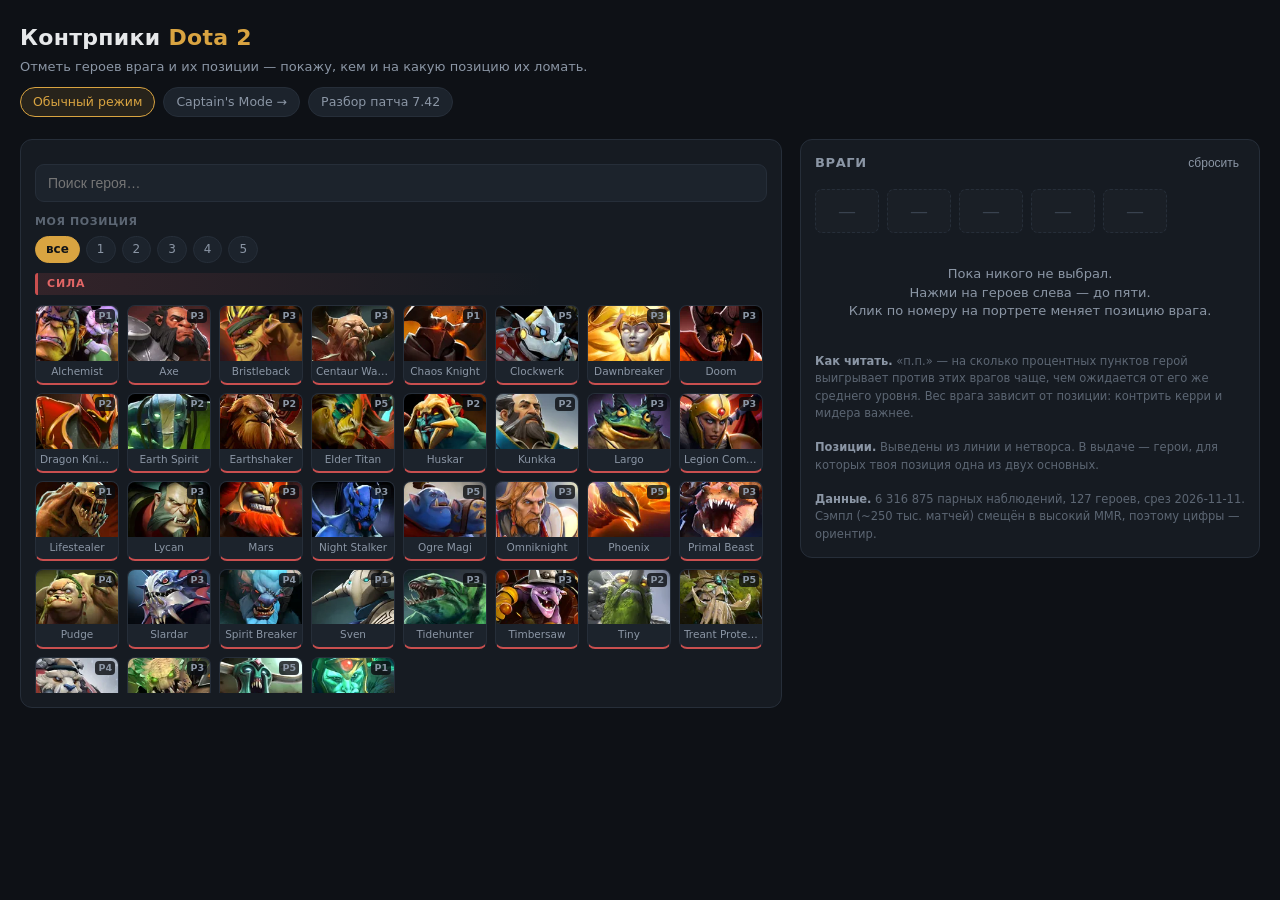
==== commit 13309a5a: "Разбор патча 7.42: вкладка с механиками, усилениями, ослаблениями и прогнозом меты" ====
--- a/index.html
+++ b/index.html
@@ -14,6 +14,7 @@
   <div class="nav">
     <a class="active" href="index.html">Обычный режим</a>
     <a href="cm.html">Captain's Mode →</a>
+    <a href="patch.html">Разбор патча 7.42</a>
   </div>
 </header>
 
--- a/app.css
+++ b/app.css
@@ -43,9 +43,18 @@
 /* сетка героев */
 .grid{display:grid;grid-template-columns:repeat(auto-fill,minmax(76px,1fr));gap:8px;
   max-height:calc(100vh - 480px);min-height:200px;overflow:auto;padding-right:4px;margin-top:10px}
-.agroup{grid-column:1/-1;font-size:10.5px;text-transform:uppercase;letter-spacing:.8px;
-  color:#5c6673;font-weight:700;margin:10px 0 0;padding-left:2px}
+.agroup{grid-column:1/-1;font-size:11px;text-transform:uppercase;letter-spacing:.9px;
+  color:#5c6673;font-weight:700;margin:12px 0 2px;padding:3px 0 3px 9px;
+  border-left:3px solid transparent;border-radius:3px}
 .agroup:first-child{margin-top:0}
+.agroup.str{color:#e36666;border-left-color:#c94f4f;
+  background:linear-gradient(90deg,rgba(201,79,79,.16),transparent 70%)}
+.agroup.agi{color:#5fd28c;border-left-color:#4fbf7a;
+  background:linear-gradient(90deg,rgba(79,191,122,.16),transparent 70%)}
+.agroup.int{color:#5fb1ec;border-left-color:#4fa8e8;
+  background:linear-gradient(90deg,rgba(79,168,232,.16),transparent 70%)}
+.agroup.all{color:#c489e8;border-left-color:#b06fd6;
+  background:linear-gradient(90deg,rgba(176,111,214,.16),transparent 70%)}
 .hero{position:relative;cursor:pointer;border-radius:8px;overflow:hidden;
   background:var(--panel2);border:1px solid var(--line);transition:transform .08s,border-color .08s}
 .hero:hover{transform:translateY(-2px);border-color:var(--gold)}
@@ -83,20 +92,31 @@
 .cmstep .tag.ban{background:rgba(224,87,91,.15);color:#e0575b;border:1px solid rgba(224,87,91,.4)}
 .cmstep .tag.pick{background:rgba(79,191,122,.15);color:#4fbf7a;border:1px solid rgba(79,191,122,.4)}
 .cmstep .tag.done{background:var(--panel2);color:var(--dim);border:1px solid var(--line)}
-.cmteams{display:grid;grid-template-columns:1fr 1fr;gap:8px}
-.cmteam{border:1px solid var(--line);border-radius:9px;padding:7px 8px;background:var(--panel2)}
-.cmteam.active{border-color:var(--gold);box-shadow:inset 0 0 0 1px rgba(217,164,65,.25);
+/* доска драфта — как на экране CM в самой игре: пики двумя колонками,
+   баны снаружи (Radiant слева, Dire справа) */
+.draft{display:flex;gap:8px;align-items:flex-start;margin-bottom:9px}
+.dside{flex:1;border:1px solid var(--line);border-radius:9px;padding:6px;background:var(--panel2)}
+.dside.rad{border-top:2px solid var(--rad)}
+.dside.dir{border-top:2px solid var(--dir)}
+.dside.active{border-color:var(--gold);border-top-color:var(--gold);
   background:rgba(217,164,65,.05)}
-.cmteam h4{margin:0 0 6px;font-size:12px;font-weight:700;letter-spacing:.3px;
+.dside h4{margin:0 0 6px;font-size:11.5px;font-weight:700;letter-spacing:.3px;
   display:flex;justify-content:space-between;align-items:baseline}
-.cmteam.rad h4{color:var(--rad)} .cmteam.dir h4{color:var(--dir)}
-.cmteam h4 span{font-size:9.5px;font-weight:400;color:#5c6673}
-.cmpicks{display:flex;gap:3px}
-.cmpick{width:34px;height:23px;border-radius:4px;object-fit:cover;background:#0a0d11;display:block}
-.cmpick.empty{border:1px dashed var(--line);background:rgba(255,255,255,.02)}
-.cmbans{display:flex;flex-wrap:wrap;gap:3px;margin-top:6px;min-height:17px}
-.cmban{width:22px;height:15px;border-radius:3px;object-fit:cover;opacity:.4;filter:grayscale(1)}
-.cmnone{font-size:9.5px;color:#39424f}
+.dside.rad h4{color:var(--rad)} .dside.dir h4{color:var(--dir)}
+.dside h4 span{font-size:9px;font-weight:400;color:#5c6673}
+.dcols{display:flex;gap:5px;justify-content:center;align-items:flex-start}
+.dcol{display:flex;flex-direction:column;gap:3px;flex:none}
+.dslot{width:78px;height:46px;border-radius:5px;object-fit:cover;display:block;
+  background:#0a0d11;border:1px solid #20272f}
+.dslot.empty{border:1px dashed var(--line);background:rgba(255,255,255,.02)}
+.bslot{width:26px;height:16px;border-radius:3px;object-fit:cover;display:block;
+  background:#0a0d11;border:1px solid #20272f}
+.bslot.empty{border:1px dashed var(--line);background:rgba(255,255,255,.02)}
+.next{border-color:var(--gold) !important;
+  box-shadow:0 0 0 1px rgba(217,164,65,.55)}
+@media (max-width:520px){
+  .dslot{width:64px;height:38px} .bslot{width:22px;height:14px}
+}
 .cmtools{display:flex;gap:6px;margin-top:9px}
 .cmtools button{flex:1;font-size:11.5px;padding:5px 8px;border-radius:7px;cursor:pointer;
   background:var(--panel2);border:1px solid var(--line);color:var(--dim)}
@@ -132,3 +152,49 @@
 .clear{font-size:12px;color:var(--dim);cursor:pointer;background:none;border:none}
 .clear:hover{color:var(--gold)}
 ::-webkit-scrollbar{width:9px} ::-webkit-scrollbar-thumb{background:#2b3540;border-radius:5px}
+
+/* ---------- разбор патча ---------- */
+.patch-main{display:block;max-width:1120px}
+.tabs{display:flex;gap:6px;flex-wrap:wrap;margin-bottom:14px}
+.tab{font:inherit;font-size:13px;padding:7px 14px;border-radius:999px;cursor:pointer;
+  background:var(--panel2);border:1px solid var(--line);color:var(--dim)}
+.tab:hover{color:var(--text);border-color:#3a4552}
+.tab.on{color:#101317;background:var(--gold);border-color:var(--gold);font-weight:700}
+.panel{display:none}
+.panel.on{display:block}
+.pcard{background:var(--panel);border:1px solid var(--line);border-radius:12px;padding:16px 18px}
+.msec{margin:0 0 20px}
+.msec:last-child{margin-bottom:0}
+.msec h2{font-size:12px;letter-spacing:.7px;text-transform:uppercase;color:var(--gold);
+  margin:0 0 8px;font-weight:700}
+.msec h3{font-size:11px;letter-spacing:.5px;text-transform:uppercase;color:#6b7684;
+  margin:14px 0 5px;font-weight:700}
+.msec ul{margin:0;padding-left:17px}
+.msec li{font-size:13.5px;line-height:1.5;color:#c9d0d8;margin:3px 0}
+.msec li b{color:#fff;font-weight:600}
+.pnote{font-size:11.5px;color:#5c6673;margin-top:14px;line-height:1.5}
+.pnote b{color:var(--dim)}
+
+.hcards{display:grid;grid-template-columns:repeat(auto-fill,minmax(340px,1fr));gap:10px}
+.hcard{display:flex;gap:10px;background:var(--panel2);border:1px solid var(--line);
+  border-radius:10px;padding:10px}
+.hcard img{width:86px;height:57px;object-fit:cover;border-radius:6px;flex:none;background:#0a0d11}
+.hcard .hb{min-width:0;flex:1}
+.hcard .hn{font-size:14px;font-weight:650;display:flex;align-items:center;gap:7px;flex-wrap:wrap}
+.hcard ul{margin:5px 0 0;padding-left:15px}
+.hcard li{font-size:12.5px;line-height:1.45;color:#aab3bf;margin:2px 0}
+.hcard li b{color:#e6e8ea;font-weight:600}
+.tag{font-size:9px;font-weight:700;letter-spacing:.4px;text-transform:uppercase;
+  padding:1px 6px;border-radius:999px;border:1px solid;white-space:nowrap}
+.tag.up{color:#4fbf7a;border-color:rgba(79,191,122,.45);background:rgba(79,191,122,.12)}
+.tag.dn{color:#e0575b;border-color:rgba(224,87,91,.45);background:rgba(224,87,91,.12)}
+.tag.rw{color:#d9a441;border-color:rgba(217,164,65,.45);background:rgba(217,164,65,.12)}
+
+.metapos{display:flex;gap:6px;flex-wrap:wrap;margin-bottom:12px;align-items:center}
+.mrow{display:flex;gap:12px;align-items:flex-start;background:var(--panel2);
+  border:1px solid var(--line);border-radius:10px;padding:11px;margin-bottom:8px}
+.mrow img{width:96px;height:64px;object-fit:cover;border-radius:7px;flex:none;background:#0a0d11}
+.mrow .mn{font-weight:650;font-size:14.5px;display:flex;gap:8px;align-items:baseline;flex-wrap:wrap}
+.mrow .why{font-size:12.5px;color:#98a3b1;margin-top:3px;line-height:1.45}
+.mrow .why b{color:#d8dde3;font-weight:600}
+.mnum{font-size:10.5px;color:#5c6673;font-weight:700;letter-spacing:.5px}
